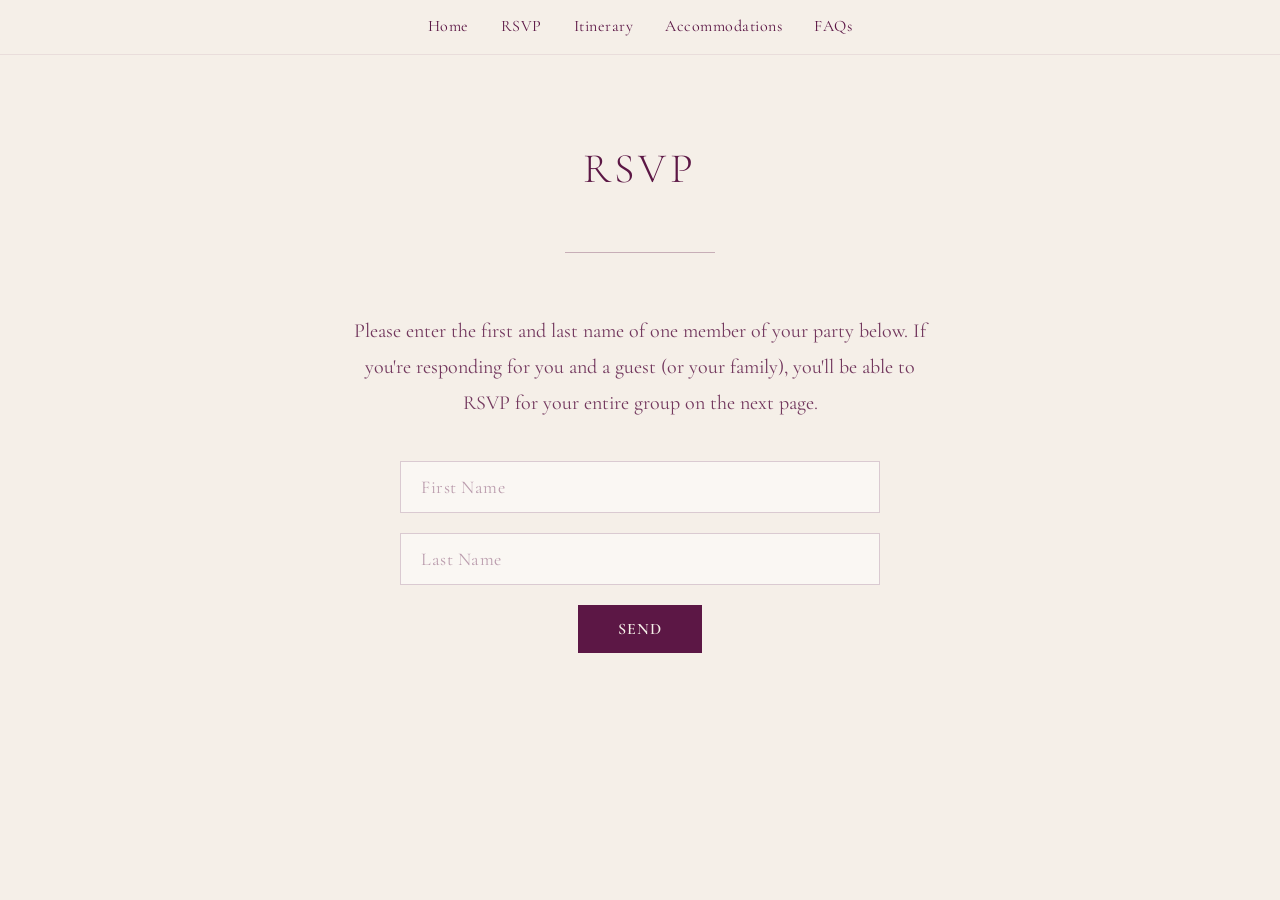
==== rsvp.html @ 5e1323aa "Make rsvp.html header and section-title exactly match index.html" ====
<!DOCTYPE html>
<html lang="es">

<head>
    <meta charset="UTF-8">
    <meta name="viewport" content="width=device-width, initial-scale=1.0">
    <title>RSVP — Paulina & Ruben · Tangier, Morocco</title>
    <meta name="description"
        content="RSVP for Paulina & Ruben's wedding in Tangier, Morocco on June 6, 2026.">
    <link
        href="https://fonts.googleapis.com/css2?family=Cormorant+Garamond:ital,wght@0,300;0,400;0,500;0,600;0,700;1,400;1,500&display=swap"
        rel="stylesheet">
    <style>
        @font-face {
            font-family: 'Lovers in New York';
            src: url('Lovers in New York.ttf') format('truetype');
            font-weight: normal;
            font-style: normal;
            font-display: swap;
        }

        /* ===== RESET & BASE ===== */
        *,
        *::before,
        *::after {
            margin: 0;
            padding: 0;
            box-sizing: border-box;
        }

        html {
            scroll-behavior: smooth;
            scroll-padding-top: 80px;
        }

        body {
            font-family: 'Cormorant Garamond', serif;
            background-color: rgb(245, 239, 232);
            color: rgb(92, 23, 69);
            min-height: 100vh;
            line-height: 1.6;
            -webkit-font-smoothing: antialiased;
        }

        /* ===== NAVIGATION (STICKY) ===== */
        header {
            position: sticky;
            top: 0;
            z-index: 100;
            background-color: rgba(245, 239, 232, 0.95);
            backdrop-filter: blur(12px);
            -webkit-backdrop-filter: blur(12px);
            border-bottom: 1px solid rgba(92, 23, 69, 0.08);
            transition: box-shadow 0.3s ease;
        }

        header.scrolled {
            box-shadow: 0 2px 20px rgba(92, 23, 69, 0.06);
        }

        .header-inner {
            max-width: 1000px;
            margin: 0 auto;
            display: flex;
            align-items: center;
            justify-content: center;
            padding: 14px 30px;
        }

        .header-logo {
            font-family: 'Lovers in New York', cursive;
            font-size: 22px;
            font-weight: 700;
            color: rgb(92, 23, 69);
            text-decoration: none;
            white-space: nowrap;
        }

        nav {
            display: flex;
            gap: 32px;
            align-items: center;
            flex-wrap: wrap;
            justify-content: center;
        }

        nav a {
            text-decoration: none;
            color: rgb(92, 23, 69);
            font-size: 16px;
            font-weight: 400;
            letter-spacing: 0.5px;
            transition: opacity 0.3s ease;
            position: relative;
        }

        nav a::after {
            content: '';
            position: absolute;
            bottom: -4px;
            left: 0;
            width: 0;
            height: 1px;
            background-color: rgb(92, 23, 69);
            transition: width 0.3s ease;
        }

        nav a:hover::after,
        nav a.active::after {
            width: 100%;
        }

        nav a:hover {
            opacity: 0.75;
        }

        /* Mobile menu toggle */
        .menu-toggle {
            display: none;
            background: none;
            border: none;
            cursor: pointer;
            padding: 8px;
            color: rgb(92, 23, 69);
        }

        .menu-toggle span {
            display: block;
            width: 22px;
            height: 2px;
            background-color: rgb(92, 23, 69);
            margin: 5px 0;
            transition: all 0.3s ease;
        }

        @media (max-width: 600px) {
            .header-inner {
                padding: 12px 20px;
                justify-content: flex-end;
            }

            .menu-toggle {
                display: block;
                position: absolute;
                left: 20px;
            }

            nav {
                position: absolute;
                top: 100%;
                left: 0;
                right: 0;
                background-color: rgba(245, 239, 232, 0.98);
                flex-direction: column;
                padding: 20px;
                gap: 16px;
                border-bottom: 1px solid rgba(92, 23, 69, 0.08);
                display: none;
            }

            nav.open {
                display: flex;
            }

            .menu-toggle.active span:nth-child(1) {
                transform: rotate(45deg) translate(5px, 5px);
            }

            .menu-toggle.active span:nth-child(2) {
                opacity: 0;
            }

            .menu-toggle.active span:nth-child(3) {
                transform: rotate(-45deg) translate(5px, -5px);
            }
        }

        /* ===== SECTION DIVIDER ===== */
        .section-divider {
            width: 100%;
            max-width: 900px;
            margin: 0 auto;
            height: 1px;
            background: linear-gradient(90deg, transparent, rgba(92, 23, 69, 0.15), transparent);
        }

        /* ===== HERO / HOME ===== */
        #home {
            text-align: center;
            padding: 75px 40px 75px;
            min-height: calc(100vh - 60px);
            display: flex;
            flex-direction: column;
            align-items: center;
            justify-content: center;
            overflow: visible;
        }

        .monogram {
            margin-bottom: 50px;
            animation: fadeInDown 1s ease 0.2s both;
        }

        .monogram img {
            width: 180px;
            height: auto;
            max-width: 100%;
            filter: drop-shadow(0 2px 8px rgba(92, 23, 69, 0.08));
        }

        .hero-names {
            font-family: 'Lovers in New York', cursive;
            font-size: 52px;
            font-weight: 400;
            color: rgb(92, 23, 69);
            padding: 15px 20px 20px;
            margin-bottom: 45px;
            line-height: 4;
            letter-spacing: 1px;
            overflow: visible;
            -webkit-text-size-adjust: 100%;
            animation: fadeInUp 1s ease 0.4s both;
            transform: translateZ(0);
        }

        .hero-date {
            font-family: 'Lovers in New York', cursive;
            font-size: 34px;
            font-weight: 400;
            color: rgb(92, 23, 69);
            line-height: 2;
            margin-bottom: 8px;
            letter-spacing: 1px;
            animation: fadeInUp 1s ease 0.6s both;
        }

        .hero-location {
            font-family: 'Lovers in New York', cursive;
            font-size: 26px;
            font-weight: 400;
            line-height: 3;
            color: rgb(92, 23, 69);
            margin-bottom: 40px;
            letter-spacing: 1px;
            animation: fadeInUp 1s ease 0.7s both;
        }

        .countdown {
            font-size: 18px;
            color: rgb(92, 23, 69);
            margin-bottom: 40px;
            letter-spacing: 0.5px;
            font-weight: 400;
            animation: fadeInUp 1s ease 0.8s both;
        }

        /* ===== BUTTONS ===== */
        .btn-primary {
            display: inline-block;
            background-color: rgb(92, 23, 69);
            color: rgb(245, 239, 232);
            border: none;
            padding: 14px 40px;
            font-size: 16px;
            font-family: 'Cormorant Garamond', serif;
            font-weight: 600;
            text-decoration: none;
            cursor: pointer;
            transition: all 0.3s ease;
            letter-spacing: 1px;
            animation: fadeInUp 1s ease 1s both;
        }

        .btn-primary:hover {
            background-color: rgb(72, 15, 53);
            transform: translateY(-1px);
            box-shadow: 0 4px 15px rgba(92, 23, 69, 0.2);
        }

        .btn-calendar {
            display: inline-block;
            background-color: rgb(92, 23, 69);
            color: rgb(245, 239, 232);
            border: none;
            padding: 10px 24px;
            font-size: 16px;
            font-family: 'Cormorant Garamond', serif;
            font-weight: 600;
            text-decoration: none;
            cursor: pointer;
            margin-top: 20px;
            transition: all 0.3s ease;
        }

        .btn-calendar:hover {
            background-color: rgb(72, 15, 53);
            transform: translateY(-1px);
            box-shadow: 0 4px 15px rgba(92, 23, 69, 0.2);
        }

        /* ===== SECTION BASE ===== */
        section {
            max-width: 900px;
            margin: 0 auto;
            padding: 80px 40px;
        }

        .section-title {
            font-family: 'Cormorant Garamond', serif;
            font-size: 42px;
            font-weight: 300;
            letter-spacing: 4px;
            text-transform: uppercase;
            margin-bottom: 50px;
            text-align: center;
            color: rgb(92, 23, 69);
        }

        .divider {
            width: 60px;
            height: 1px;
            background-color: rgba(92, 23, 69, 0.3);
            margin: 0 auto 50px;
        }

        .divider {
            width: 150px;
            height: 1px;
            background-color: rgba(92, 23, 69, 0.3);
            margin: 0 auto 60px;
        }

        /* ===== RSVP SECTION ===== */
        #rsvp {
            text-align: center;
            padding: 80px 40px;
        }

        .rsvp-description {
            font-size: 20px;
            line-height: 1.8;
            max-width: 600px;
            margin: 0 auto 40px;
            font-weight: 400;
            color: rgba(92, 23, 69, 0.85);
        }

        .rsvp-form {
            max-width: 480px;
            margin: 0 auto;
            display: flex;
            flex-direction: column;
            gap: 20px;
        }

        .rsvp-form input {
            font-family: 'Cormorant Garamond', serif;
            font-size: 18px;
            padding: 14px 20px;
            border: 1px solid rgba(92, 23, 69, 0.2);
            background: rgba(255, 255, 255, 0.5);
            color: rgb(92, 23, 69);
            outline: none;
            transition: border-color 0.3s ease, box-shadow 0.3s ease;
            letter-spacing: 0.5px;
        }

        .rsvp-form input::placeholder {
            color: rgba(92, 23, 69, 0.4);
        }

        .rsvp-form input:focus {
            border-color: rgb(92, 23, 69);
            box-shadow: 0 0 0 3px rgba(92, 23, 69, 0.06);
        }

        .rsvp-form .btn-primary {
            animation: none;
            align-self: center;
        }

        /* ===== ANIMATIONS ===== */
        @keyframes fadeInUp {
            from {
                opacity: 0;
                transform: translateY(20px);
            }

            to {
                opacity: 1;
                transform: translateY(0);
            }
        }

        @keyframes fadeInDown {
            from {
                opacity: 0;
                transform: translateY(-20px);
            }

            to {
                opacity: 1;
                transform: translateY(0);
            }
        }

        /* Scroll-based fade-in */
        .fade-in {
            opacity: 0;
            transform: translateY(25px);
            transition: opacity 0.7s ease, transform 0.7s ease;
        }

        /* Responsive adjustments */
        @media (max-width: 768px) {
            .section-title {
                font-size: 32px;
                letter-spacing: 3px;
            }

            .hero-names {
                font-size: 36px;
            }

            .hero-date {
                font-size: 26px;
            }

            .hero-location {
                font-size: 20px;
            }

            .monogram img {
                width: 140px;
            }
        }

        @media (max-width: 480px) {
            .hero-names {
                font-size: 28px;
            }

            .btn-primary {
                padding: 12px 40px;
            }
        }
    </style>
</head>

<body>
    <!-- ===== HEADER / NAVIGATION ===== -->
    <header id="header">
        <div class="header-inner">
            <button class="menu-toggle" id="menuToggle" aria-label="Toggle menu">
                <span></span>
                <span></span>
                <span></span>
            </button>
            <nav id="mainNav">
                <a href="index.html#home">Home</a>
                <a href="rsvp.html">RSVP</a>
                <a href="index.html#itinerary">Itinerary</a>
                <a href="index.html#accommodations">Accommodations</a>
                <a href="index.html#faqs">FAQs</a>
            </nav>
        </div>
    </header>

    <!-- ===== RSVP ===== -->
    <section id="rsvp">
        <h2 class="section-title">RSVP</h2>
        <div class="divider"></div>
        <p class="rsvp-description">
            Please enter the first and last name of one member of your party below.
            If you're responding for you and a guest (or your family), you'll be able to
            RSVP for your entire group on the next page.
        </p>
        <form class="rsvp-form" id="rsvpForm">
            <!-- El atributo 'name' es necesario para guardar los datos correctamente -->
            <input type="text" name="First Name" id="rsvpFirstName" placeholder="First Name" required>
            <input type="text" name="Last Name" id="rsvpLastName" placeholder="Last Name" required>
            <button type="submit" class="btn-primary">SEND</button>
        </form>
    </section>

    <!-- Mobile menu script -->
    <script>
        const menuToggle = document.getElementById('menuToggle');
        const mainNav = document.getElementById('mainNav');

        menuToggle.addEventListener('click', () => {
            menuToggle.classList.toggle('active');
            mainNav.classList.toggle('open');
        });

        // Close menu when clicking on a link
        mainNav.querySelectorAll('a').forEach(link => {
            link.addEventListener('click', () => {
                menuToggle.classList.remove('active');
                mainNav.classList.remove('open');
            });
        });

        // ---- RSVP Form ----
        const rsvpForm = document.getElementById('rsvpForm');
        rsvpForm.addEventListener("submit", async function (e) {
            e.preventDefault();
            const first = document.getElementById('rsvpFirstName').value.trim();
            const last = document.getElementById('rsvpLastName').value.trim();

            if (first && last) {
                const GOOGLE_SCRIPT_URL = "https://script.google.com/macros/s/AKfycbyCRrNfS42zS24kfHMCkRWRWQYqIjWi2f_rH17u_zyPoiCUgZfFlazlRFn_TnvGHtaT/exec";

                // Cambiar el botón a "Enviando" y deshabilitarlo
                const submitBtn = rsvpForm.querySelector('button[type="submit"]');
                const originalText = submitBtn.textContent;
                submitBtn.textContent = 'Sending...';
                submitBtn.disabled = true;

                try {
                    await fetch(GOOGLE_SCRIPT_URL, {
                        method: 'POST',
                        body: new FormData(rsvpForm),
                        // 'no-cors' previene problemas de bloqueos en el navegador con Google Scripts
                        mode: 'no-cors'
                    });

                    // Con 'no-cors', la respuesta es "opaca", así que si no hubo error de red, asumimos éxito.
                    alert(`Thank you, ${first} ${last}! Your RSVP has been received. We look forward to celebrating with you in Tangier! 🇲🇦`);
                    rsvpForm.reset();
                } catch (error) {
                    alert("Error de conexión. Revisa tu internet y vuelve a intentar.");
                    console.error('Error:', error);
                } finally {
                    // Restaurar botón
                    submitBtn.textContent = originalText;
                    submitBtn.disabled = false;
                }
            }
        });

        // Header scroll effect
        window.addEventListener('scroll', () => {
            const header = document.getElementById('header');
            if (window.scrollY > 50) {
                header.classList.add('scrolled');
            } else {
                header.classList.remove('scrolled');
            }
        });
    </script>
</body>
</html>
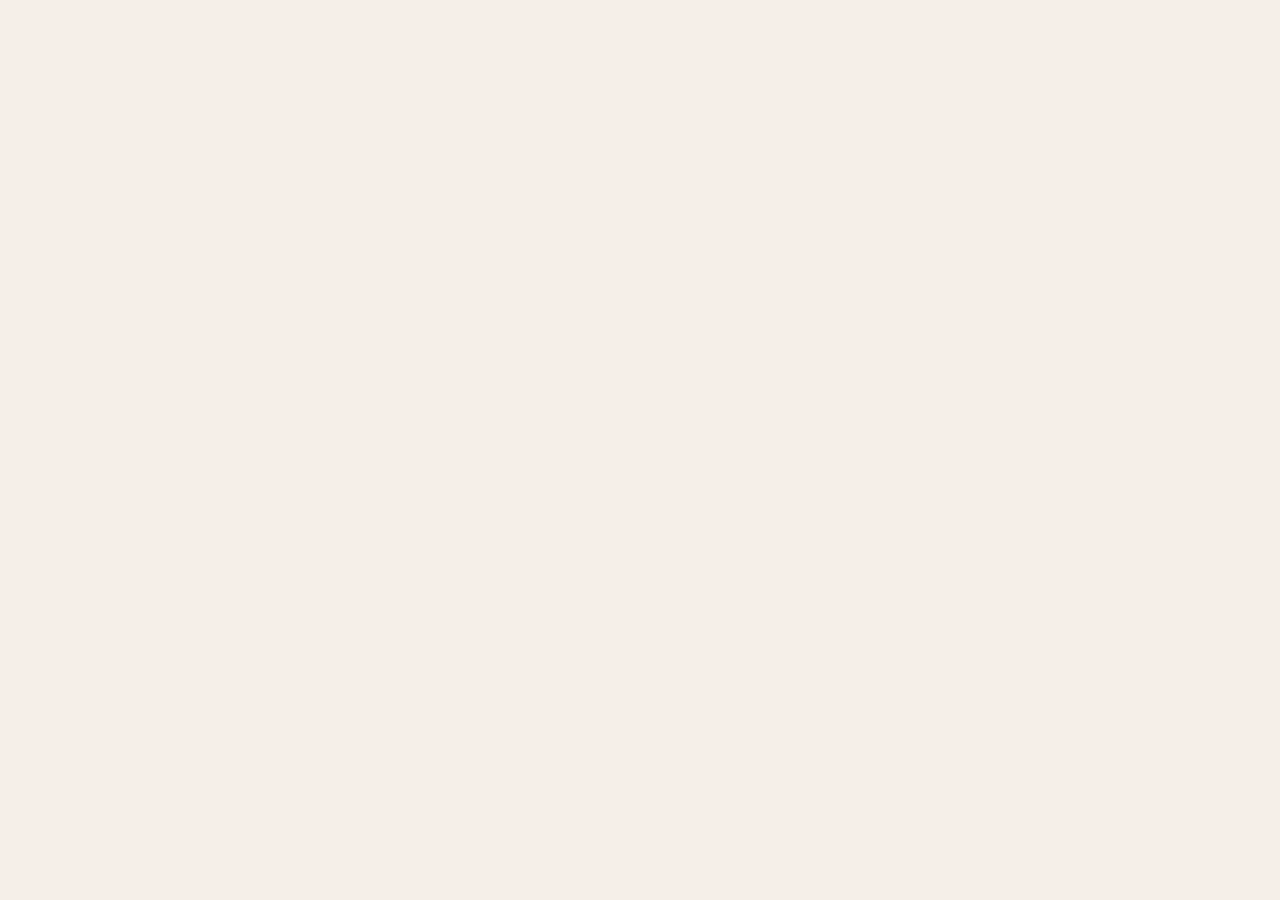
==== commit 21f98af3: "Create shared styles.css and link both pages to it for consistent header and styling" ====
--- a/rsvp.html
+++ b/rsvp.html
@@ -10,544 +10,4 @@
     <link
         href="https://fonts.googleapis.com/css2?family=Cormorant+Garamond:ital,wght@0,300;0,400;0,500;0,600;0,700;1,400;1,500&display=swap"
         rel="stylesheet">
-    <style>
-        @font-face {
-            font-family: 'Lovers in New York';
-            src: url('Lovers in New York.ttf') format('truetype');
-            font-weight: normal;
-            font-style: normal;
-            font-display: swap;
-        }
-
-        /* ===== RESET & BASE ===== */
-        *,
-        *::before,
-        *::after {
-            margin: 0;
-            padding: 0;
-            box-sizing: border-box;
-        }
-
-        html {
-            scroll-behavior: smooth;
-            scroll-padding-top: 80px;
-        }
-
-        body {
-            font-family: 'Cormorant Garamond', serif;
-            background-color: rgb(245, 239, 232);
-            color: rgb(92, 23, 69);
-            min-height: 100vh;
-            line-height: 1.6;
-            -webkit-font-smoothing: antialiased;
-        }
-
-        /* ===== NAVIGATION (STICKY) ===== */
-        header {
-            position: sticky;
-            top: 0;
-            z-index: 100;
-            background-color: rgba(245, 239, 232, 0.95);
-            backdrop-filter: blur(12px);
-            -webkit-backdrop-filter: blur(12px);
-            border-bottom: 1px solid rgba(92, 23, 69, 0.08);
-            transition: box-shadow 0.3s ease;
-        }
-
-        header.scrolled {
-            box-shadow: 0 2px 20px rgba(92, 23, 69, 0.06);
-        }
-
-        .header-inner {
-            max-width: 1000px;
-            margin: 0 auto;
-            display: flex;
-            align-items: center;
-            justify-content: center;
-            padding: 14px 30px;
-        }
-
-        .header-logo {
-            font-family: 'Lovers in New York', cursive;
-            font-size: 22px;
-            font-weight: 700;
-            color: rgb(92, 23, 69);
-            text-decoration: none;
-            white-space: nowrap;
-        }
-
-        nav {
-            display: flex;
-            gap: 32px;
-            align-items: center;
-            flex-wrap: wrap;
-            justify-content: center;
-        }
-
-        nav a {
-            text-decoration: none;
-            color: rgb(92, 23, 69);
-            font-size: 16px;
-            font-weight: 400;
-            letter-spacing: 0.5px;
-            transition: opacity 0.3s ease;
-            position: relative;
-        }
-
-        nav a::after {
-            content: '';
-            position: absolute;
-            bottom: -4px;
-            left: 0;
-            width: 0;
-            height: 1px;
-            background-color: rgb(92, 23, 69);
-            transition: width 0.3s ease;
-        }
-
-        nav a:hover::after,
-        nav a.active::after {
-            width: 100%;
-        }
-
-        nav a:hover {
-            opacity: 0.75;
-        }
-
-        /* Mobile menu toggle */
-        .menu-toggle {
-            display: none;
-            background: none;
-            border: none;
-            cursor: pointer;
-            padding: 8px;
-            color: rgb(92, 23, 69);
-        }
-
-        .menu-toggle span {
-            display: block;
-            width: 22px;
-            height: 2px;
-            background-color: rgb(92, 23, 69);
-            margin: 5px 0;
-            transition: all 0.3s ease;
-        }
-
-        @media (max-width: 600px) {
-            .header-inner {
-                padding: 12px 20px;
-                justify-content: flex-end;
-            }
-
-            .menu-toggle {
-                display: block;
-                position: absolute;
-                left: 20px;
-            }
-
-            nav {
-                position: absolute;
-                top: 100%;
-                left: 0;
-                right: 0;
-                background-color: rgba(245, 239, 232, 0.98);
-                flex-direction: column;
-                padding: 20px;
-                gap: 16px;
-                border-bottom: 1px solid rgba(92, 23, 69, 0.08);
-                display: none;
-            }
-
-            nav.open {
-                display: flex;
-            }
-
-            .menu-toggle.active span:nth-child(1) {
-                transform: rotate(45deg) translate(5px, 5px);
-            }
-
-            .menu-toggle.active span:nth-child(2) {
-                opacity: 0;
-            }
-
-            .menu-toggle.active span:nth-child(3) {
-                transform: rotate(-45deg) translate(5px, -5px);
-            }
-        }
-
-        /* ===== SECTION DIVIDER ===== */
-        .section-divider {
-            width: 100%;
-            max-width: 900px;
-            margin: 0 auto;
-            height: 1px;
-            background: linear-gradient(90deg, transparent, rgba(92, 23, 69, 0.15), transparent);
-        }
-
-        /* ===== HERO / HOME ===== */
-        #home {
-            text-align: center;
-            padding: 75px 40px 75px;
-            min-height: calc(100vh - 60px);
-            display: flex;
-            flex-direction: column;
-            align-items: center;
-            justify-content: center;
-            overflow: visible;
-        }
-
-        .monogram {
-            margin-bottom: 50px;
-            animation: fadeInDown 1s ease 0.2s both;
-        }
-
-        .monogram img {
-            width: 180px;
-            height: auto;
-            max-width: 100%;
-            filter: drop-shadow(0 2px 8px rgba(92, 23, 69, 0.08));
-        }
-
-        .hero-names {
-            font-family: 'Lovers in New York', cursive;
-            font-size: 52px;
-            font-weight: 400;
-            color: rgb(92, 23, 69);
-            padding: 15px 20px 20px;
-            margin-bottom: 45px;
-            line-height: 4;
-            letter-spacing: 1px;
-            overflow: visible;
-            -webkit-text-size-adjust: 100%;
-            animation: fadeInUp 1s ease 0.4s both;
-            transform: translateZ(0);
-        }
-
-        .hero-date {
-            font-family: 'Lovers in New York', cursive;
-            font-size: 34px;
-            font-weight: 400;
-            color: rgb(92, 23, 69);
-            line-height: 2;
-            margin-bottom: 8px;
-            letter-spacing: 1px;
-            animation: fadeInUp 1s ease 0.6s both;
-        }
-
-        .hero-location {
-            font-family: 'Lovers in New York', cursive;
-            font-size: 26px;
-            font-weight: 400;
-            line-height: 3;
-            color: rgb(92, 23, 69);
-            margin-bottom: 40px;
-            letter-spacing: 1px;
-            animation: fadeInUp 1s ease 0.7s both;
-        }
-
-        .countdown {
-            font-size: 18px;
-            color: rgb(92, 23, 69);
-            margin-bottom: 40px;
-            letter-spacing: 0.5px;
-            font-weight: 400;
-            animation: fadeInUp 1s ease 0.8s both;
-        }
-
-        /* ===== BUTTONS ===== */
-        .btn-primary {
-            display: inline-block;
-            background-color: rgb(92, 23, 69);
-            color: rgb(245, 239, 232);
-            border: none;
-            padding: 14px 40px;
-            font-size: 16px;
-            font-family: 'Cormorant Garamond', serif;
-            font-weight: 600;
-            text-decoration: none;
-            cursor: pointer;
-            transition: all 0.3s ease;
-            letter-spacing: 1px;
-            animation: fadeInUp 1s ease 1s both;
-        }
-
-        .btn-primary:hover {
-            background-color: rgb(72, 15, 53);
-            transform: translateY(-1px);
-            box-shadow: 0 4px 15px rgba(92, 23, 69, 0.2);
-        }
-
-        .btn-calendar {
-            display: inline-block;
-            background-color: rgb(92, 23, 69);
-            color: rgb(245, 239, 232);
-            border: none;
-            padding: 10px 24px;
-            font-size: 16px;
-            font-family: 'Cormorant Garamond', serif;
-            font-weight: 600;
-            text-decoration: none;
-            cursor: pointer;
-            margin-top: 20px;
-            transition: all 0.3s ease;
-        }
-
-        .btn-calendar:hover {
-            background-color: rgb(72, 15, 53);
-            transform: translateY(-1px);
-            box-shadow: 0 4px 15px rgba(92, 23, 69, 0.2);
-        }
-
-        /* ===== SECTION BASE ===== */
-        section {
-            max-width: 900px;
-            margin: 0 auto;
-            padding: 80px 40px;
-        }
-
-        .section-title {
-            font-family: 'Cormorant Garamond', serif;
-            font-size: 42px;
-            font-weight: 300;
-            letter-spacing: 4px;
-            text-transform: uppercase;
-            margin-bottom: 50px;
-            text-align: center;
-            color: rgb(92, 23, 69);
-        }
-
-        .divider {
-            width: 60px;
-            height: 1px;
-            background-color: rgba(92, 23, 69, 0.3);
-            margin: 0 auto 50px;
-        }
-
-        .divider {
-            width: 150px;
-            height: 1px;
-            background-color: rgba(92, 23, 69, 0.3);
-            margin: 0 auto 60px;
-        }
-
-        /* ===== RSVP SECTION ===== */
-        #rsvp {
-            text-align: center;
-            padding: 80px 40px;
-        }
-
-        .rsvp-description {
-            font-size: 20px;
-            line-height: 1.8;
-            max-width: 600px;
-            margin: 0 auto 40px;
-            font-weight: 400;
-            color: rgba(92, 23, 69, 0.85);
-        }
-
-        .rsvp-form {
-            max-width: 480px;
-            margin: 0 auto;
-            display: flex;
-            flex-direction: column;
-            gap: 20px;
-        }
-
-        .rsvp-form input {
-            font-family: 'Cormorant Garamond', serif;
-            font-size: 18px;
-            padding: 14px 20px;
-            border: 1px solid rgba(92, 23, 69, 0.2);
-            background: rgba(255, 255, 255, 0.5);
-            color: rgb(92, 23, 69);
-            outline: none;
-            transition: border-color 0.3s ease, box-shadow 0.3s ease;
-            letter-spacing: 0.5px;
-        }
-
-        .rsvp-form input::placeholder {
-            color: rgba(92, 23, 69, 0.4);
-        }
-
-        .rsvp-form input:focus {
-            border-color: rgb(92, 23, 69);
-            box-shadow: 0 0 0 3px rgba(92, 23, 69, 0.06);
-        }
-
-        .rsvp-form .btn-primary {
-            animation: none;
-            align-self: center;
-        }
-
-        /* ===== ANIMATIONS ===== */
-        @keyframes fadeInUp {
-            from {
-                opacity: 0;
-                transform: translateY(20px);
-            }
-
-            to {
-                opacity: 1;
-                transform: translateY(0);
-            }
-        }
-
-        @keyframes fadeInDown {
-            from {
-                opacity: 0;
-                transform: translateY(-20px);
-            }
-
-            to {
-                opacity: 1;
-                transform: translateY(0);
-            }
-        }
-
-        /* Scroll-based fade-in */
-        .fade-in {
-            opacity: 0;
-            transform: translateY(25px);
-            transition: opacity 0.7s ease, transform 0.7s ease;
-        }
-
-        /* Responsive adjustments */
-        @media (max-width: 768px) {
-            .section-title {
-                font-size: 32px;
-                letter-spacing: 3px;
-            }
-
-            .hero-names {
-                font-size: 36px;
-            }
-
-            .hero-date {
-                font-size: 26px;
-            }
-
-            .hero-location {
-                font-size: 20px;
-            }
-
-            .monogram img {
-                width: 140px;
-            }
-        }
-
-        @media (max-width: 480px) {
-            .hero-names {
-                font-size: 28px;
-            }
-
-            .btn-primary {
-                padding: 12px 40px;
-            }
-        }
-    </style>
-</head>
-
-<body>
-    <!-- ===== HEADER / NAVIGATION ===== -->
-    <header id="header">
-        <div class="header-inner">
-            <button class="menu-toggle" id="menuToggle" aria-label="Toggle menu">
-                <span></span>
-                <span></span>
-                <span></span>
-            </button>
-            <nav id="mainNav">
-                <a href="index.html#home">Home</a>
-                <a href="rsvp.html">RSVP</a>
-                <a href="index.html#itinerary">Itinerary</a>
-                <a href="index.html#accommodations">Accommodations</a>
-                <a href="index.html#faqs">FAQs</a>
-            </nav>
-        </div>
-    </header>
-
-    <!-- ===== RSVP ===== -->
-    <section id="rsvp">
-        <h2 class="section-title">RSVP</h2>
-        <div class="divider"></div>
-        <p class="rsvp-description">
-            Please enter the first and last name of one member of your party below.
-            If you're responding for you and a guest (or your family), you'll be able to
-            RSVP for your entire group on the next page.
-        </p>
-        <form class="rsvp-form" id="rsvpForm">
-            <!-- El atributo 'name' es necesario para guardar los datos correctamente -->
-            <input type="text" name="First Name" id="rsvpFirstName" placeholder="First Name" required>
-            <input type="text" name="Last Name" id="rsvpLastName" placeholder="Last Name" required>
-            <button type="submit" class="btn-primary">SEND</button>
-        </form>
-    </section>
-
-    <!-- Mobile menu script -->
-    <script>
-        const menuToggle = document.getElementById('menuToggle');
-        const mainNav = document.getElementById('mainNav');
-
-        menuToggle.addEventListener('click', () => {
-            menuToggle.classList.toggle('active');
-            mainNav.classList.toggle('open');
-        });
-
-        // Close menu when clicking on a link
-        mainNav.querySelectorAll('a').forEach(link => {
-            link.addEventListener('click', () => {
-                menuToggle.classList.remove('active');
-                mainNav.classList.remove('open');
-            });
-        });
-
-        // ---- RSVP Form ----
-        const rsvpForm = document.getElementById('rsvpForm');
-        rsvpForm.addEventListener("submit", async function (e) {
-            e.preventDefault();
-            const first = document.getElementById('rsvpFirstName').value.trim();
-            const last = document.getElementById('rsvpLastName').value.trim();
-
-            if (first && last) {
-                const GOOGLE_SCRIPT_URL = "https://script.google.com/macros/s/AKfycbyCRrNfS42zS24kfHMCkRWRWQYqIjWi2f_rH17u_zyPoiCUgZfFlazlRFn_TnvGHtaT/exec";
-
-                // Cambiar el botón a "Enviando" y deshabilitarlo
-                const submitBtn = rsvpForm.querySelector('button[type="submit"]');
-                const originalText = submitBtn.textContent;
-                submitBtn.textContent = 'Sending...';
-                submitBtn.disabled = true;
-
-                try {
-                    await fetch(GOOGLE_SCRIPT_URL, {
-                        method: 'POST',
-                        body: new FormData(rsvpForm),
-                        // 'no-cors' previene problemas de bloqueos en el navegador con Google Scripts
-                        mode: 'no-cors'
-                    });
-
-                    // Con 'no-cors', la respuesta es "opaca", así que si no hubo error de red, asumimos éxito.
-                    alert(`Thank you, ${first} ${last}! Your RSVP has been received. We look forward to celebrating with you in Tangier! 🇲🇦`);
-                    rsvpForm.reset();
-                } catch (error) {
-                    alert("Error de conexión. Revisa tu internet y vuelve a intentar.");
-                    console.error('Error:', error);
-                } finally {
-                    // Restaurar botón
-                    submitBtn.textContent = originalText;
-                    submitBtn.disabled = false;
-                }
-            }
-        });
-
-        // Header scroll effect
-        window.addEventListener('scroll', () => {
-            const header = document.getElementById('header');
-            if (window.scrollY > 50) {
-                header.classList.add('scrolled');
-            } else {
-                header.classList.remove('scrolled');
-            }
-        });
-    </script>
-</body>
-</html>
+    <link rel="stylesheet" href="styles.css">
--- a/styles.css
+++ b/styles.css
@@ -0,0 +1,677 @@
+@font-face {
+    font-family: 'Lovers in New York';
+    src: url('Lovers in New York.ttf') format('truetype');
+    font-weight: normal;
+    font-style: normal;
+    font-display: swap;
+}
+
+/* ===== RESET & BASE ===== */
+*,
+*::before,
+*::after {
+    margin: 0;
+    padding: 0;
+    box-sizing: border-box;
+}
+
+html {
+    scroll-behavior: smooth;
+    scroll-padding-top: 80px;
+}
+
+body {
+    font-family: 'Cormorant Garamond', serif;
+    background-color: rgb(245, 239, 232);
+    color: rgb(92, 23, 69);
+    min-height: 100vh;
+    line-height: 1.6;
+    -webkit-font-smoothing: antialiased;
+}
+
+/* ===== NAVIGATION (STICKY) ===== */
+header {
+    position: sticky;
+    top: 0;
+    z-index: 100;
+    background-color: rgba(245, 239, 232, 0.95);
+    backdrop-filter: blur(12px);
+    -webkit-backdrop-filter: blur(12px);
+    border-bottom: 1px solid rgba(92, 23, 69, 0.08);
+    transition: box-shadow 0.3s ease;
+}
+
+header.scrolled {
+    box-shadow: 0 2px 20px rgba(92, 23, 69, 0.06);
+}
+
+.header-inner {
+    max-width: 1000px;
+    margin: 0 auto;
+    display: flex;
+    align-items: center;
+    justify-content: center;
+    padding: 14px 30px;
+    position: relative;
+}
+
+.header-logo {
+    font-family: 'Lovers in New York', cursive;
+    font-size: 22px;
+    font-weight: 700;
+    color: rgb(92, 23, 69);
+    text-decoration: none;
+    white-space: nowrap;
+}
+
+nav {
+    display: flex;
+    gap: 32px;
+    align-items: center;
+    flex-wrap: wrap;
+    justify-content: center;
+}
+
+nav a {
+    text-decoration: none;
+    color: rgb(92, 23, 69);
+    font-size: 16px;
+    font-weight: 400;
+    letter-spacing: 0.5px;
+    transition: opacity 0.3s ease;
+    position: relative;
+}
+
+nav a::after {
+    content: '';
+    position: absolute;
+    bottom: -4px;
+    left: 0;
+    width: 0;
+    height: 1px;
+    background-color: rgb(92, 23, 69);
+    transition: width 0.3s ease;
+}
+
+nav a:hover::after,
+nav a.active::after {
+    width: 100%;
+}
+
+nav a:hover {
+    opacity: 0.75;
+}
+
+/* Mobile menu toggle */
+.menu-toggle {
+    display: none;
+    background: none;
+    border: none;
+    cursor: pointer;
+    padding: 8px;
+    color: rgb(92, 23, 69);
+}
+
+.menu-toggle span {
+    display: block;
+    width: 22px;
+    height: 2px;
+    background-color: rgb(92, 23, 69);
+    margin: 5px 0;
+    transition: all 0.3s ease;
+}
+
+/* ===== SECTION DIVIDER ===== */
+.section-divider {
+    width: 100%;
+    max-width: 900px;
+    margin: 0 auto;
+    height: 1px;
+    background: linear-gradient(90deg, transparent, rgba(92, 23, 69, 0.15), transparent);
+}
+
+/* ===== HERO / HOME ===== */
+#home {
+    text-align: center;
+    padding: 75px 40px 75px;
+    min-height: calc(100vh - 60px);
+    display: flex;
+    flex-direction: column;
+    align-items: center;
+    justify-content: center;
+    overflow: visible;
+}
+
+.monogram {
+    margin-bottom: 50px;
+    animation: fadeInDown 1s ease 0.2s both;
+}
+
+.monogram img {
+    width: 180px;
+    height: auto;
+    max-width: 100%;
+    filter: drop-shadow(0 2px 8px rgba(92, 23, 69, 0.08));
+}
+
+.hero-names {
+    font-family: 'Lovers in New York', cursive;
+    font-size: 52px;
+    font-weight: 400;
+    color: rgb(92, 23, 69);
+    padding: 15px 20px 20px;
+    margin-bottom: 45px;
+    line-height: 4;
+    letter-spacing: 1px;
+    overflow: visible;
+    -webkit-text-size-adjust: 100%;
+    animation: fadeInUp 1s ease 0.4s both;
+    transform: translateZ(0);
+}
+
+.hero-date {
+    font-family: 'Lovers in New York', cursive;
+    font-size: 34px;
+    font-weight: 400;
+    color: rgb(92, 23, 69);
+    line-height: 2;
+    margin-bottom: 8px;
+    letter-spacing: 1px;
+    animation: fadeInUp 1s ease 0.6s both;
+}
+
+.hero-location {
+    font-family: 'Lovers in New York', cursive;
+    font-size: 26px;
+    font-weight: 400;
+    line-height: 3;
+    color: rgb(92, 23, 69);
+    margin-bottom: 40px;
+    letter-spacing: 1px;
+    animation: fadeInUp 1s ease 0.7s both;
+}
+
+.countdown {
+    font-size: 18px;
+    color: rgb(92, 23, 69);
+    margin-bottom: 40px;
+    letter-spacing: 0.5px;
+    font-weight: 400;
+    animation: fadeInUp 1s ease 0.8s both;
+}
+
+/* ===== BUTTONS ===== */
+.btn-primary {
+    display: inline-block;
+    background-color: rgb(92, 23, 69);
+    color: rgb(245, 239, 232);
+    border: none;
+    padding: 14px 40px;
+    font-size: 16px;
+    font-family: 'Cormorant Garamond', serif;
+    font-weight: 600;
+    text-decoration: none;
+    cursor: pointer;
+    transition: all 0.3s ease;
+    letter-spacing: 1px;
+    animation: fadeInUp 1s ease 1s both;
+}
+
+.btn-primary:hover {
+    background-color: rgb(72, 15, 53);
+    transform: translateY(-1px);
+    box-shadow: 0 4px 15px rgba(92, 23, 69, 0.2);
+}
+
+.btn-calendar {
+    display: inline-block;
+    background-color: rgb(92, 23, 69);
+    color: rgb(245, 239, 232);
+    border: none;
+    padding: 10px 24px;
+    font-size: 16px;
+    font-family: 'Cormorant Garamond', serif;
+    font-weight: 600;
+    text-decoration: none;
+    cursor: pointer;
+    margin-top: 20px;
+    transition: all 0.3s ease;
+}
+
+.btn-calendar:hover {
+    background-color: rgb(72, 15, 53);
+    transform: translateY(-1px);
+    box-shadow: 0 4px 15px rgba(92, 23, 69, 0.2);
+}
+
+/* ===== SECTION BASE ===== */
+section {
+    max-width: 900px;
+    margin: 0 auto;
+    padding: 80px 40px;
+}
+
+.section-title {
+    font-family: 'Cormorant Garamond', serif;
+    font-size: 42px;
+    font-weight: 300;
+    letter-spacing: 4px;
+    text-transform: uppercase;
+    margin-bottom: 50px;
+    text-align: center;
+    color: rgb(92, 23, 69);
+}
+
+.divider {
+    width: 60px;
+    height: 1px;
+    background-color: rgba(92, 23, 69, 0.3);
+    margin: 0 auto 50px;
+}
+
+/* ===== RSVP SECTION ===== */
+#rsvp {
+    text-align: center;
+}
+
+.rsvp-description {
+    font-size: 20px;
+    line-height: 1.8;
+    max-width: 600px;
+    margin: 0 auto 40px;
+    font-weight: 400;
+    color: rgba(92, 23, 69, 0.85);
+}
+
+.rsvp-form {
+    max-width: 480px;
+    margin: 0 auto;
+    display: flex;
+    flex-direction: column;
+    gap: 20px;
+}
+
+.rsvp-form input {
+    font-family: 'Cormorant Garamond', serif;
+    font-size: 18px;
+    padding: 14px 20px;
+    border: 1px solid rgba(92, 23, 69, 0.2);
+    background: rgba(255, 255, 255, 0.5);
+    color: rgb(92, 23, 69);
+    outline: none;
+    transition: border-color 0.3s ease, box-shadow 0.3s ease;
+    letter-spacing: 0.5px;
+}
+
+.rsvp-form input::placeholder {
+    color: rgba(92, 23, 69, 0.4);
+}
+
+.rsvp-form input:focus {
+    border-color: rgb(92, 23, 69);
+    box-shadow: 0 0 0 3px rgba(92, 23, 69, 0.06);
+}
+
+.rsvp-form .btn-primary {
+    animation: none;
+    align-self: center;
+}
+
+/* ===== ITINERARY SECTION ===== */
+#itinerary {
+    text-align: center;
+}
+
+.day-group {
+    margin-bottom: 55px;
+}
+
+.day-group:last-child {
+    margin-bottom: 0;
+}
+
+.day-date {
+    font-family: 'Cormorant Garamond', serif;
+    font-size: 24px;
+    font-weight: 600;
+    letter-spacing: 2px;
+    text-transform: uppercase;
+    margin-bottom: 30px;
+    color: rgb(92, 23, 69);
+}
+
+.event-card {
+    background: rgba(255, 255, 255, 0.45);
+    border: 1px solid rgba(92, 23, 69, 0.08);
+    padding: 30px 35px;
+    margin-bottom: 16px;
+}
+
+.event-name {
+    font-family: 'Cormorant Garamond', serif;
+    font-size: 26px;
+    font-weight: 600;
+    color: rgb(92, 23, 69);
+    margin-bottom: 8px;
+}
+
+.event-time {
+    font-family: 'Cormorant Garamond', serif;
+    font-size: 18px;
+    color: rgba(92, 23, 69, 0.7);
+    margin-bottom: 8px;
+    letter-spacing: 0.5px;
+}
+
+.event-location {
+    font-family: 'Cormorant Garamond', serif;
+    font-size: 16px;
+    color: rgba(92, 23, 69, 0.6);
+    margin-bottom: 12px;
+    letter-spacing: 0.5px;
+}
+
+.event-note {
+    font-size: 16px;
+    line-height: 1.8;
+    color: rgba(92, 23, 69, 0.75);
+    margin-bottom: 8px;
+}
+
+.event-tag {
+    display: inline-block;
+    font-size: 12px;
+    letter-spacing: 1.5px;
+    text-transform: uppercase;
+    font-weight: 500;
+    color: rgba(92, 23, 69, 0.6);
+    padding: 6px 12px;
+    border: 1px solid rgba(92, 23, 69, 0.2);
+    border-radius: 2px;
+}
+
+/* ===== ACCOMMODATIONS SECTION ===== */
+#accommodations {
+    text-align: center;
+}
+
+.hotels-grid {
+    display: grid;
+    grid-template-columns: repeat(3, 1fr);
+    gap: 15px;
+    margin-bottom: 50px;
+}
+
+.hotel-card {
+    background: rgba(255, 255, 255, 0.45);
+    border: 1px solid rgba(92, 23, 69, 0.08);
+    padding: 40px 10px;
+    transition: all 0.3s ease;
+    display: flex;
+    flex-direction: column;
+    align-items: center;
+    text-align: center;
+    text-decoration: none;
+    color: inherit;
+}
+
+.hotel-card:hover {
+    background: rgba(255, 255, 255, 0.7);
+    border-color: rgba(92, 23, 69, 0.15);
+    box-shadow: 0 6px 25px rgba(92, 23, 69, 0.06);
+    transform: translateY(-3px);
+}
+
+.hotel-icon {
+    font-size: 28px;
+    margin-bottom: 18px;
+    opacity: 0.6;
+}
+
+.hotel-label {
+    font-size: 11px;
+    letter-spacing: 2px;
+    text-transform: uppercase;
+    font-weight: 500;
+    opacity: 0.6;
+    margin-bottom: 10px;
+}
+
+.hotel-name {
+    font-family: 'Cormorant Garamond', serif;
+    font-size: 22px;
+    font-weight: 600;
+    color: rgb(92, 23, 69);
+    line-height: 1.3;
+}
+
+.hotel-address {
+    font-size: 11px;
+    letter-spacing: 2px;
+    text-transform: uppercase;
+    font-weight: 500;
+    opacity: 0.6;
+    margin-top: 10px;
+    margin-bottom: 10px;
+}
+
+.travel-planner {
+    margin-top: 50px;
+    max-width: 600px;
+    margin-left: auto;
+    margin-right: auto;
+    text-align: center;
+    font-size: 18px;
+    line-height: 1.8;
+    color: rgba(92, 23, 69, 0.85);
+}
+
+.travel-planner a {
+    color: rgb(92, 23, 69);
+    text-decoration: underline;
+    text-underline-offset: 3px;
+}
+
+.travel-planner a[href^="tel:"] {
+    text-decoration: none;
+}
+
+/* ===== FAQS SECTION ===== */
+#faqs {
+    text-align: center;
+}
+
+.faq-list {
+    max-width: 800px;
+    margin: 0 auto;
+}
+
+.faq-item {
+    border-bottom: 1px solid rgba(92, 23, 69, 0.1);
+    text-align: left;
+}
+
+.faq-question {
+    font-family: 'Cormorant Garamond', serif;
+    font-size: 20px;
+    font-weight: 500;
+    color: rgb(92, 23, 69);
+    padding: 20px 35px 20px 0;
+    cursor: pointer;
+    position: relative;
+    transition: color 0.3s ease;
+}
+
+.faq-question:hover {
+    color: rgba(92, 23, 69, 0.8);
+}
+
+.faq-question::after {
+    content: '+';
+    position: absolute;
+    right: 0;
+    top: 50%;
+    transform: translateY(-50%);
+    font-size: 24px;
+    font-weight: 300;
+    transition: transform 0.3s ease;
+}
+
+.faq-item.open .faq-question::after {
+    transform: translateY(-50%) rotate(45deg);
+}
+
+.faq-answer {
+    max-height: 0;
+    overflow: hidden;
+    transition: max-height 0.4s ease;
+}
+
+.faq-item.open .faq-answer {
+    max-height: 500px;
+}
+
+.faq-answer-inner {
+    font-size: 16px;
+    line-height: 1.8;
+    color: rgba(92, 23, 69, 0.75);
+    padding: 0 20px 25px 0;
+}
+
+/* ===== ANIMATIONS ===== */
+@keyframes fadeInUp {
+    from {
+        opacity: 0;
+        transform: translateY(20px);
+    }
+
+    to {
+        opacity: 1;
+        transform: translateY(0);
+    }
+}
+
+@keyframes fadeInDown {
+    from {
+        opacity: 0;
+        transform: translateY(-20px);
+    }
+
+    to {
+        opacity: 1;
+        transform: translateY(0);
+    }
+}
+
+/* Scroll-based fade-in */
+.fade-in {
+    opacity: 0;
+    transform: translateY(25px);
+    transition: opacity 0.7s ease, transform 0.7s ease;
+}
+
+.fade-in.visible {
+    opacity: 1;
+    transform: translateY(0);
+}
+
+/* ===== RESPONSIVE ===== */
+@media (max-width: 768px) {
+    html {
+        scroll-padding-top: 70px;
+    }
+
+    .header-inner {
+        padding: 12px 20px;
+        justify-content: flex-end;
+    }
+
+    .menu-toggle {
+        display: block;
+    }
+
+    nav {
+        display: none;
+        position: absolute;
+        top: 100%;
+        left: 0;
+        right: 0;
+        background-color: rgba(245, 239, 232, 0.98);
+        backdrop-filter: blur(12px);
+        flex-direction: column;
+        padding: 20px 30px 30px;
+        gap: 18px;
+        border-bottom: 1px solid rgba(92, 23, 69, 0.08);
+    }
+
+    nav.open {
+        display: flex;
+    }
+
+    .menu-toggle.active span:nth-child(1) {
+        transform: rotate(45deg) translate(5px, 5px);
+    }
+
+    .menu-toggle.active span:nth-child(2) {
+        opacity: 0;
+    }
+
+    .menu-toggle.active span:nth-child(3) {
+        transform: rotate(-45deg) translate(5px, -5px);
+    }
+
+    section {
+        padding: 60px 24px;
+    }
+
+    #home {
+        padding: 85px 24px 75px;
+        min-height: auto;
+        overflow: visible;
+    }
+
+    .hero-names {
+        font-size: 36px;
+    }
+
+    .hero-date {
+        font-size: 26px;
+    }
+
+    .hero-location {
+        font-size: 20px;
+    }
+
+    .monogram img {
+        width: 140px;
+    }
+
+    .hotels-grid {
+        grid-template-columns: 1fr;
+        gap: 16px;
+    }
+
+    .event-card {
+        padding: 24px 20px;
+    }
+
+    .faq-question {
+        font-size: 19px;
+        padding: 20px 35px 20px 0;
+    }
+
+    .faq-answer-inner {
+        font-size: 16px;
+        padding-right: 20px;
+    }
+}
+
+@media (max-width: 480px) {
+    .hero-names {
+        font-size: 28px;
+    }
+
+    .btn-primary {
+        padding: 12px 40px;
+    }
+}
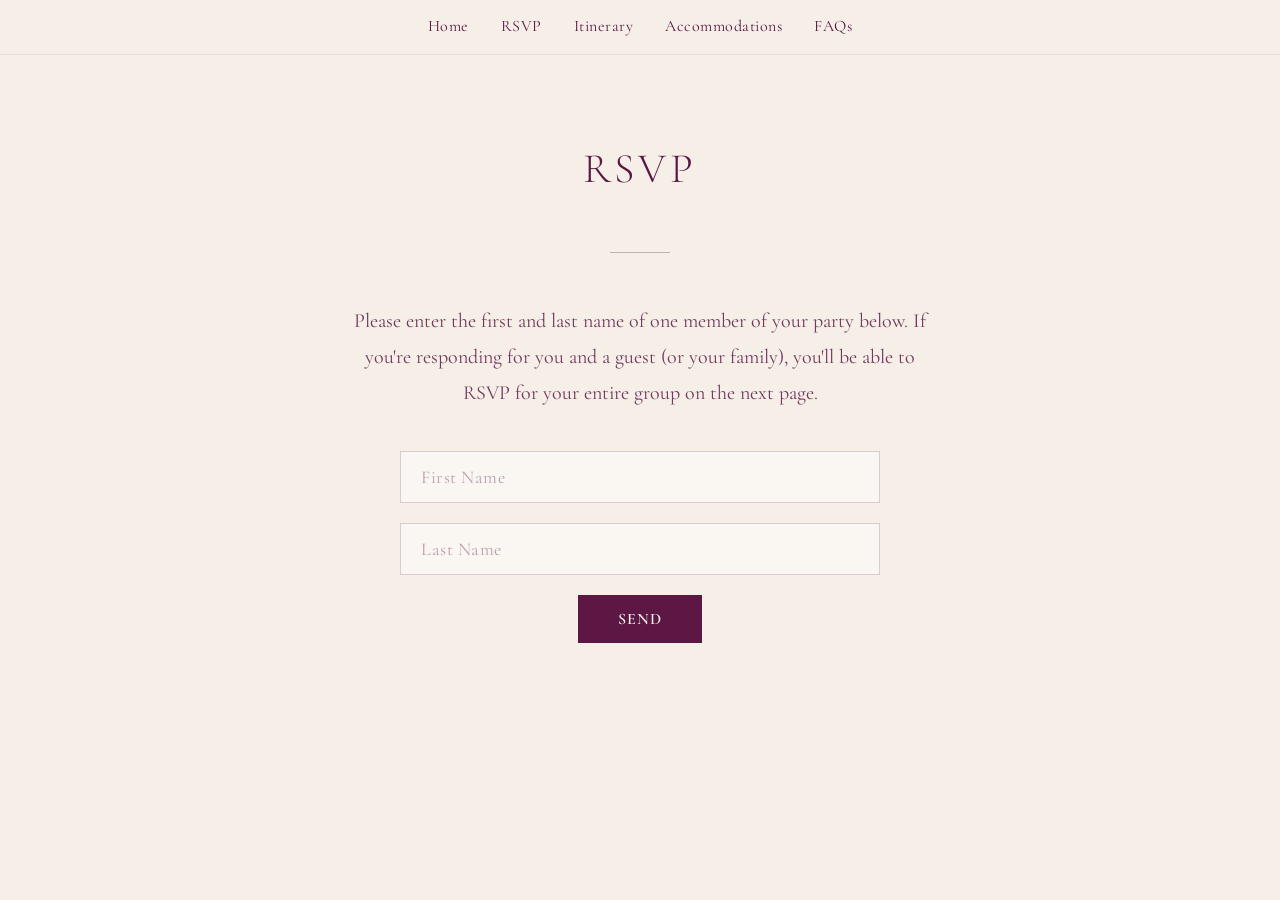
==== commit 3edd26c1: "Replace Add to Calendar buttons with RSVP buttons containing event tracking parameters" ====
--- a/rsvp.html
+++ b/rsvp.html
@@ -11,3 +11,113 @@
         href="https://fonts.googleapis.com/css2?family=Cormorant+Garamond:ital,wght@0,300;0,400;0,500;0,600;0,700;1,400;1,500&display=swap"
         rel="stylesheet">
     <link rel="stylesheet" href="styles.css">
+</head>
+
+<body>
+    <!-- ===== HEADER / NAVIGATION ===== -->
+    <header id="header">
+        <div class="header-inner">
+            <button class="menu-toggle" id="menuToggle" aria-label="Toggle menu">
+                <span></span>
+                <span></span>
+                <span></span>
+            </button>
+            <nav id="mainNav">
+                <a href="index.html#home">Home</a>
+                <a href="rsvp.html">RSVP</a>
+                <a href="index.html#itinerary">Itinerary</a>
+                <a href="index.html#accommodations">Accommodations</a>
+                <a href="index.html#faqs">FAQs</a>
+            </nav>
+        </div>
+    </header>
+
+    <!-- ===== RSVP ===== -->
+    <section id="rsvp">
+        <h2 class="section-title">RSVP</h2>
+        <div class="divider"></div>
+        <p class="rsvp-description">
+            Please enter the first and last name of one member of your party below.
+            If you're responding for you and a guest (or your family), you'll be able to
+            RSVP for your entire group on the next page.
+        </p>
+        <form class="rsvp-form" id="rsvpForm">
+            <!-- Campo oculto para almacenar el evento de origen -->
+            <input type="hidden" name="Event" id="eventInput">
+            <input type="text" name="First Name" id="rsvpFirstName" placeholder="First Name" required>
+            <input type="text" name="Last Name" id="rsvpLastName" placeholder="Last Name" required>
+            <button type="submit" class="btn-primary">SEND</button>
+        </form>
+    </section>
+
+    <script>
+        // Capturar el parámetro 'event' de la URL y establecerlo en el formulario
+        const urlParams = new URLSearchParams(window.location.search);
+        const eventParam = urlParams.get('event');
+        if (eventParam) {
+            document.getElementById('eventInput').value = eventParam;
+        }
+
+        const menuToggle = document.getElementById('menuToggle');
+        const mainNav = document.getElementById('mainNav');
+
+        menuToggle.addEventListener('click', () => {
+            menuToggle.classList.toggle('active');
+            mainNav.classList.toggle('open');
+        });
+
+        // Close menu when clicking on a link
+        mainNav.querySelectorAll('a').forEach(link => {
+            link.addEventListener('click', () => {
+                menuToggle.classList.remove('active');
+                mainNav.classList.remove('open');
+            });
+        });
+
+        // ---- RSVP Form ----
+        const rsvpForm = document.getElementById('rsvpForm');
+        rsvpForm.addEventListener("submit", async function (e) {
+            e.preventDefault();
+            const first = document.getElementById('rsvpFirstName').value.trim();
+            const last = document.getElementById('rsvpLastName').value.trim();
+
+            if (first && last) {
+                const GOOGLE_SCRIPT_URL = "https://script.google.com/macros/s/AKfycbyCRrNfS42zS24kfHMCkRWRWQYqIjWi2f_rH17u_zyPoiCUgZfFlazlRFn_TnvGHtaT/exec";
+
+                // Cambiar el botón a "Enviando" y deshabilitarlo
+                const submitBtn = rsvpForm.querySelector('button[type="submit"]');
+                const originalText = submitBtn.textContent;
+                submitBtn.textContent = 'Sending...';
+                submitBtn.disabled = true;
+
+                try {
+                    await fetch(GOOGLE_SCRIPT_URL, {
+                        method: 'POST',
+                        body: new FormData(rsvpForm),
+                        mode: 'no-cors'
+                    });
+
+                    alert(`Thank you, ${first} ${last}! Your RSVP has been received. We look forward to celebrating with you in Tangier! 🇲🇦`);
+                    rsvpForm.reset();
+                } catch (error) {
+                    alert("Error de conexión. Revisa tu internet y vuelve a intentar.");
+                    console.error('Error:', error);
+                } finally {
+                    submitBtn.textContent = originalText;
+                    submitBtn.disabled = false;
+                }
+            }
+        });
+
+        // Header scroll effect
+        window.addEventListener('scroll', () => {
+            const header = document.getElementById('header');
+            if (window.scrollY > 50) {
+                header.classList.add('scrolled');
+            } else {
+                header.classList.remove('scrolled');
+            }
+        });
+    </script>
+</body>
+</html>
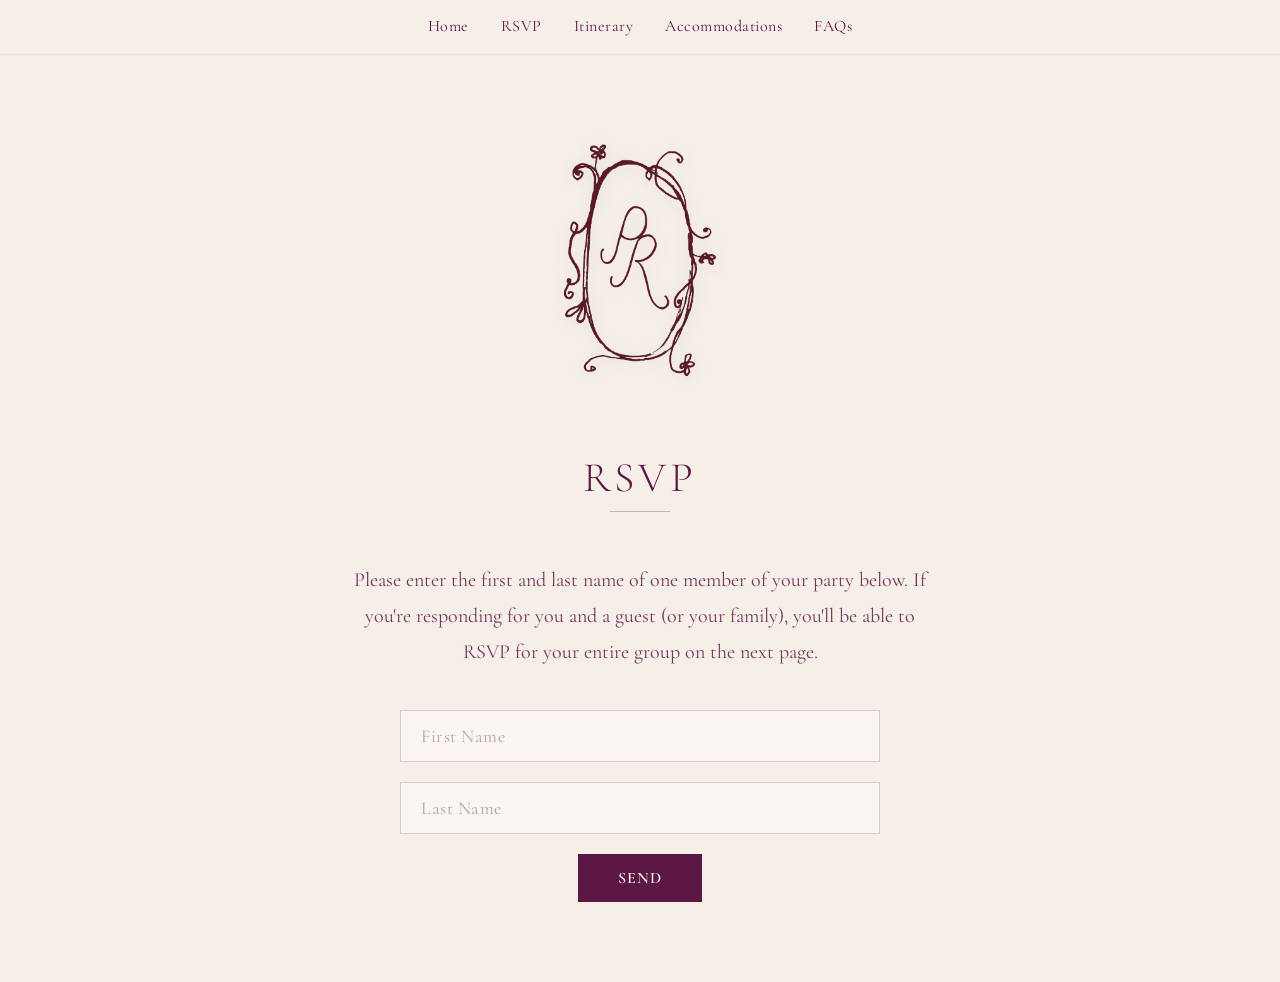
==== commit 6874b500: "Update wedding website with itinerary and styling improvements - Increase monogram size to 180px on " ====
--- a/rsvp.html
+++ b/rsvp.html
@@ -34,6 +34,9 @@
 
     <!-- ===== RSVP ===== -->
     <section id="rsvp">
+        <div class="monogram">
+            <img src="PR.png" alt="Monograma PR">
+        </div>
         <h2 class="section-title">RSVP</h2>
         <div class="divider"></div>
         <p class="rsvp-description">
--- a/styles.css
+++ b/styles.css
@@ -133,13 +133,12 @@
 /* ===== HERO / HOME ===== */
 #home {
     text-align: center;
-    padding: 75px 40px 75px;
+    padding: 100px 40px 80px;
     min-height: calc(100vh - 60px);
     display: flex;
     flex-direction: column;
     align-items: center;
     justify-content: center;
-    overflow: visible;
 }
 
 .monogram {
@@ -161,12 +160,10 @@
     color: rgb(92, 23, 69);
     padding: 15px 20px 20px;
     margin-bottom: 45px;
-    line-height: 4;
+    line-height: 3;
     letter-spacing: 1px;
-    overflow: visible;
     -webkit-text-size-adjust: 100%;
     animation: fadeInUp 1s ease 0.4s both;
-    transform: translateZ(0);
 }
 
 .hero-date {
@@ -272,6 +269,10 @@
 /* ===== RSVP SECTION ===== */
 #rsvp {
     text-align: center;
+}
+
+#rsvp .section-title {
+    margin-bottom: 0;
 }
 
 .rsvp-description {
@@ -411,8 +412,8 @@
     flex-direction: column;
     align-items: center;
     text-align: center;
-    text-decoration: none;
-    color: inherit;
+    text-decoration: none !important;
+    color: inherit !important;
 }
 
 .hotel-card:hover {
@@ -420,6 +421,11 @@
     border-color: rgba(92, 23, 69, 0.15);
     box-shadow: 0 6px 25px rgba(92, 23, 69, 0.06);
     transform: translateY(-3px);
+}
+
+.hotel-card * {
+    text-decoration: none !important;
+    color: inherit !important;
 }
 
 .hotel-icon {
@@ -625,9 +631,8 @@
     }
 
     #home {
-        padding: 85px 24px 75px;
+        padding: 80px 24px 60px;
         min-height: auto;
-        overflow: visible;
     }
 
     .hero-names {
@@ -643,7 +648,7 @@
     }
 
     .monogram img {
-        width: 140px;
+        width: 180px;
     }
 
     .hotels-grid {
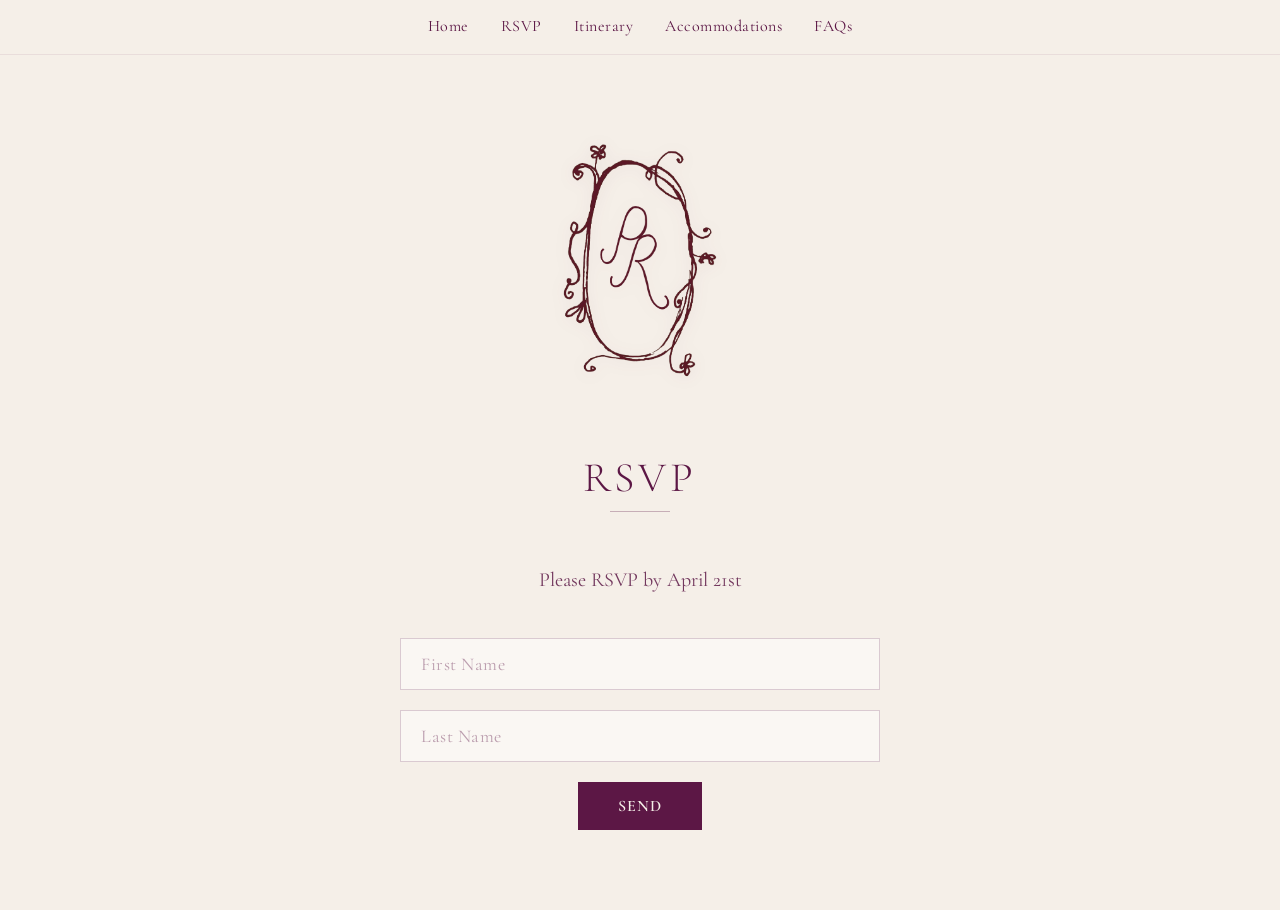
==== commit fae3dec6: "Update FAQ copy and set RSVP deadline Refine guest-facing copy across index.html and rsvp.html: clar" ====
--- a/rsvp.html
+++ b/rsvp.html
@@ -5,8 +5,7 @@
     <meta charset="UTF-8">
     <meta name="viewport" content="width=device-width, initial-scale=1.0">
     <title>RSVP — Paulina & Ruben · Tangier, Morocco</title>
-    <meta name="description"
-        content="RSVP for Paulina & Ruben's wedding in Tangier, Morocco on June 6, 2026.">
+    <meta name="description" content="RSVP for Paulina & Ruben's wedding in Tangier, Morocco on June 6, 2026.">
     <link
         href="https://fonts.googleapis.com/css2?family=Cormorant+Garamond:ital,wght@0,300;0,400;0,500;0,600;0,700;1,400;1,500&display=swap"
         rel="stylesheet">
@@ -40,9 +39,7 @@
         <h2 class="section-title">RSVP</h2>
         <div class="divider"></div>
         <p class="rsvp-description">
-            Please enter the first and last name of one member of your party below.
-            If you're responding for you and a guest (or your family), you'll be able to
-            RSVP for your entire group on the next page.
+            Please RSVP by April 21st
         </p>
         <form class="rsvp-form" id="rsvpForm">
             <!-- Campo oculto para almacenar el evento de origen -->
@@ -85,7 +82,7 @@
             const last = document.getElementById('rsvpLastName').value.trim();
 
             if (first && last) {
-                const GOOGLE_SCRIPT_URL = "https://script.google.com/macros/s/AKfycbyCRrNfS42zS24kfHMCkRWRWQYqIjWi2f_rH17u_zyPoiCUgZfFlazlRFn_TnvGHtaT/exec";
+                const GOOGLE_SCRIPT_URL = "https://script.google.com/macros/s/AKfycbyoN872yTdCk6fAkbvP9gXGULlQDOpsQR8EQuH4jWZBwV3aFrFvAkpj3ZgoMvky3BIq/exec";
 
                 // Cambiar el botón a "Enviando" y deshabilitarlo
                 const submitBtn = rsvpForm.querySelector('button[type="submit"]');
@@ -123,4 +120,5 @@
         });
     </script>
 </body>
-</html>
+
+</html>
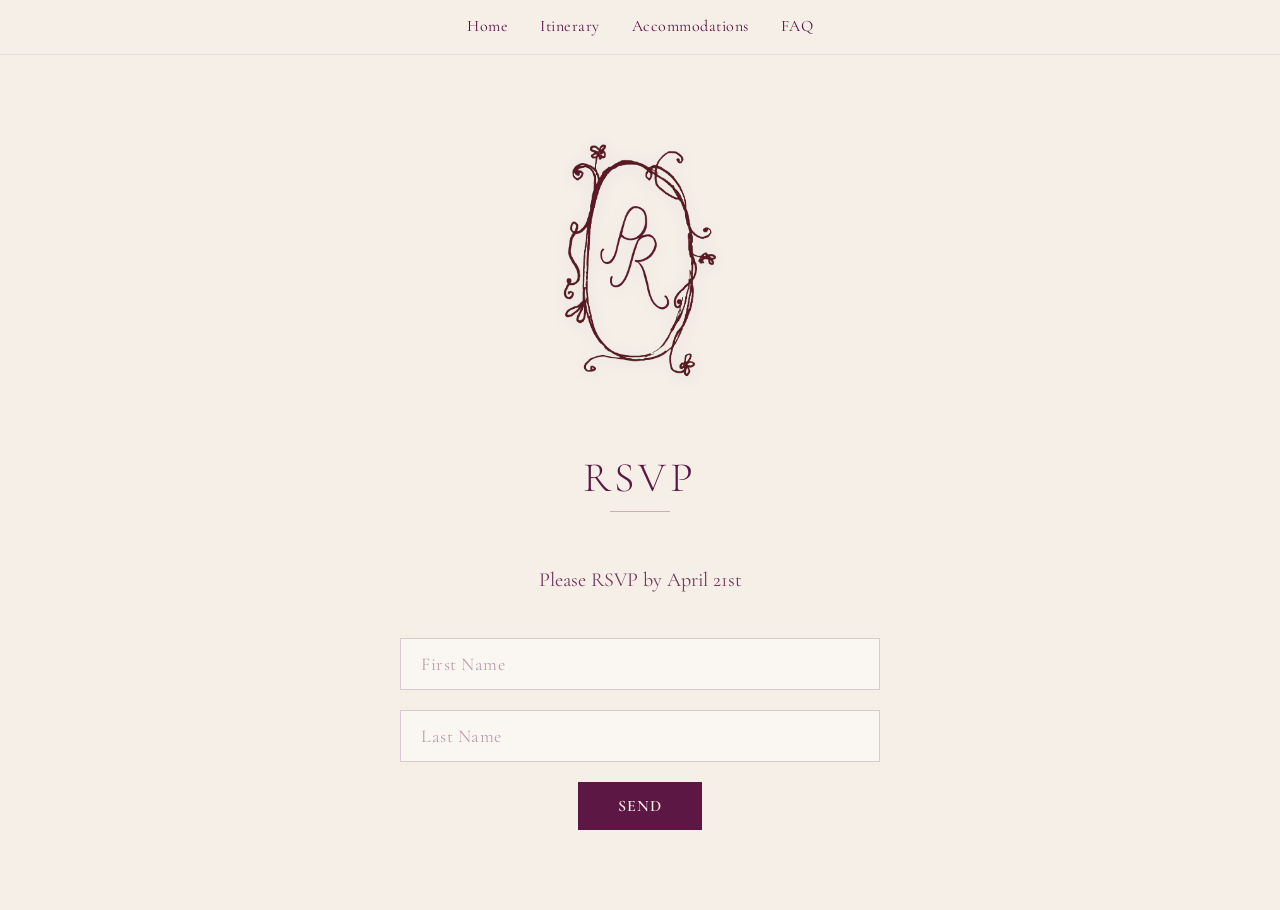
==== commit e7c96813: "Update navigation and accommodations - Remove RSVP from main menu in both pages - Change FAQs to FAQ" ====
--- a/rsvp.html
+++ b/rsvp.html
@@ -23,10 +23,9 @@
             </button>
             <nav id="mainNav">
                 <a href="index.html#home">Home</a>
-                <a href="rsvp.html">RSVP</a>
                 <a href="index.html#itinerary">Itinerary</a>
                 <a href="index.html#accommodations">Accommodations</a>
-                <a href="index.html#faqs">FAQs</a>
+                <a href="index.html#faqs">FAQ</a>
             </nav>
         </div>
     </header>
--- a/styles.css
+++ b/styles.css
@@ -245,7 +245,7 @@
 section {
     max-width: 900px;
     margin: 0 auto;
-    padding: 80px 40px;
+    padding: 80px 5px;
 }
 
 .section-title {
@@ -679,4 +679,4 @@
     .btn-primary {
         padding: 12px 40px;
     }
-}
+}
